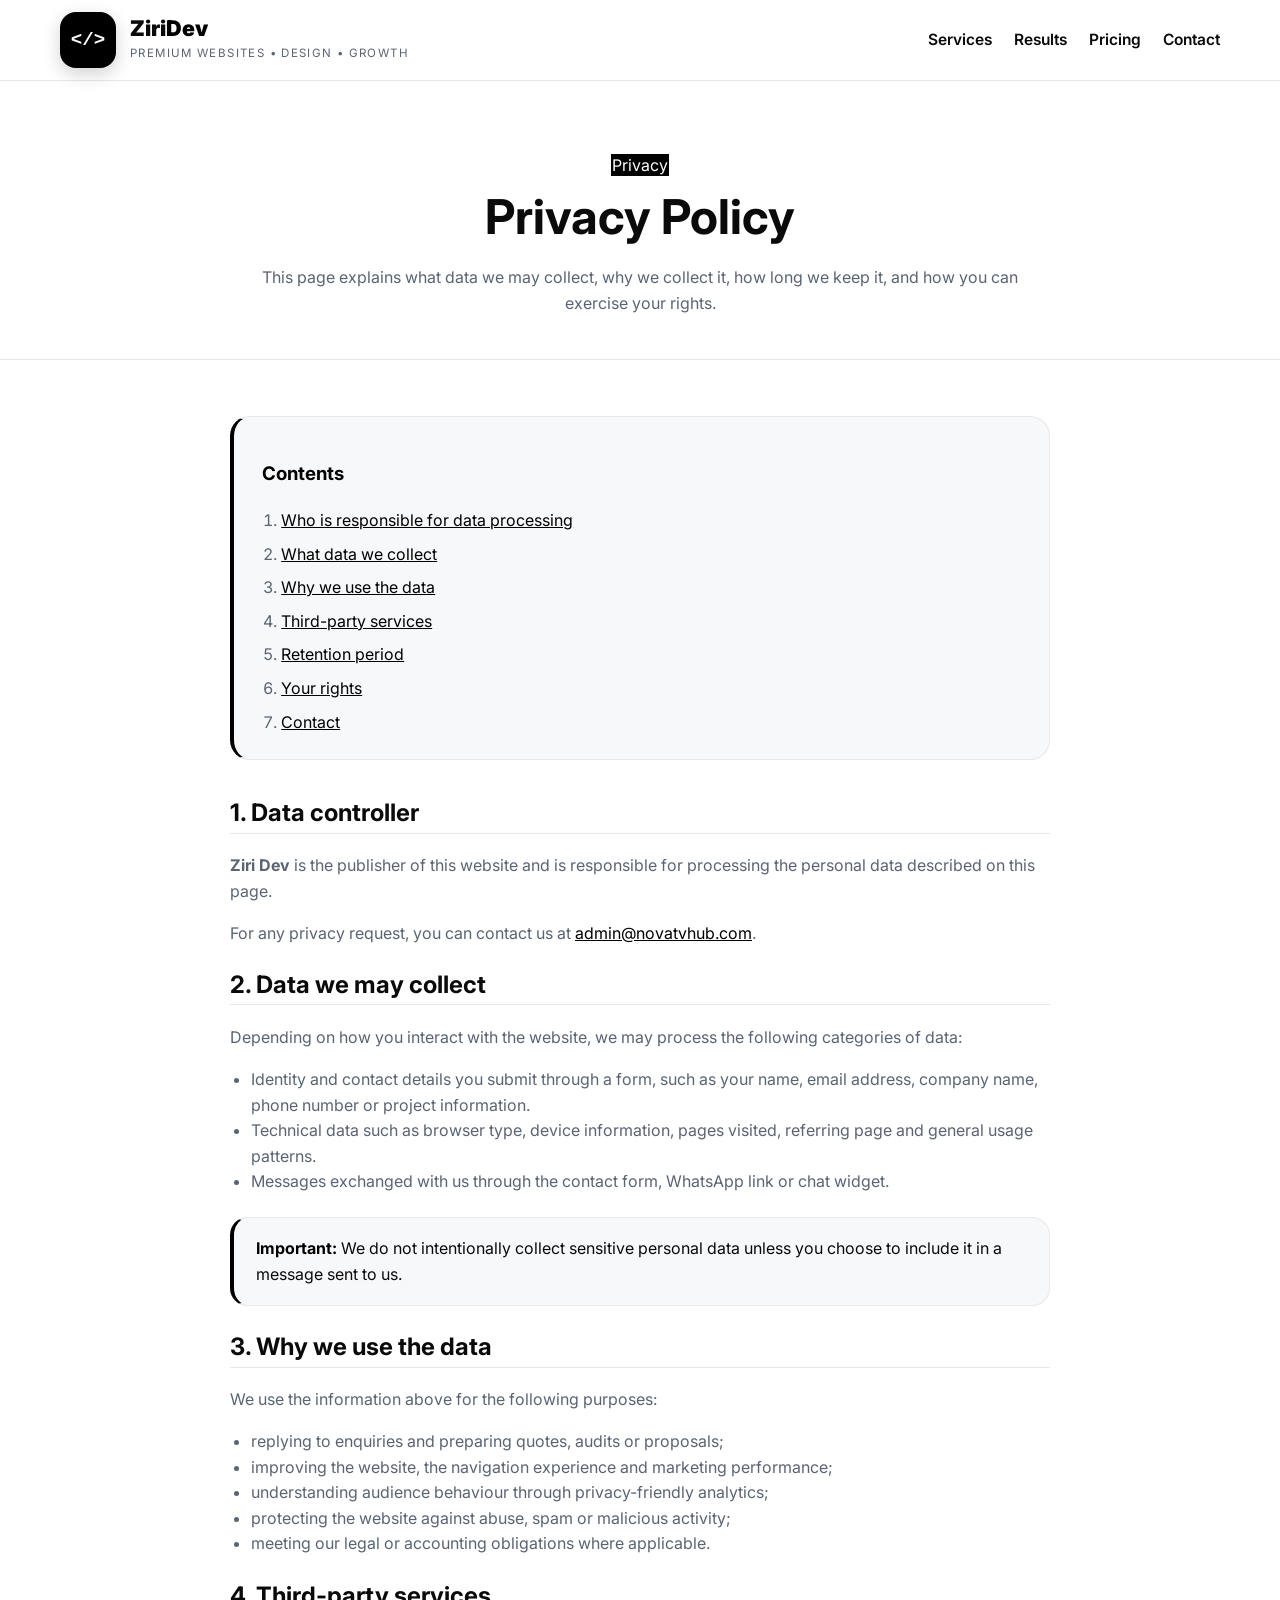
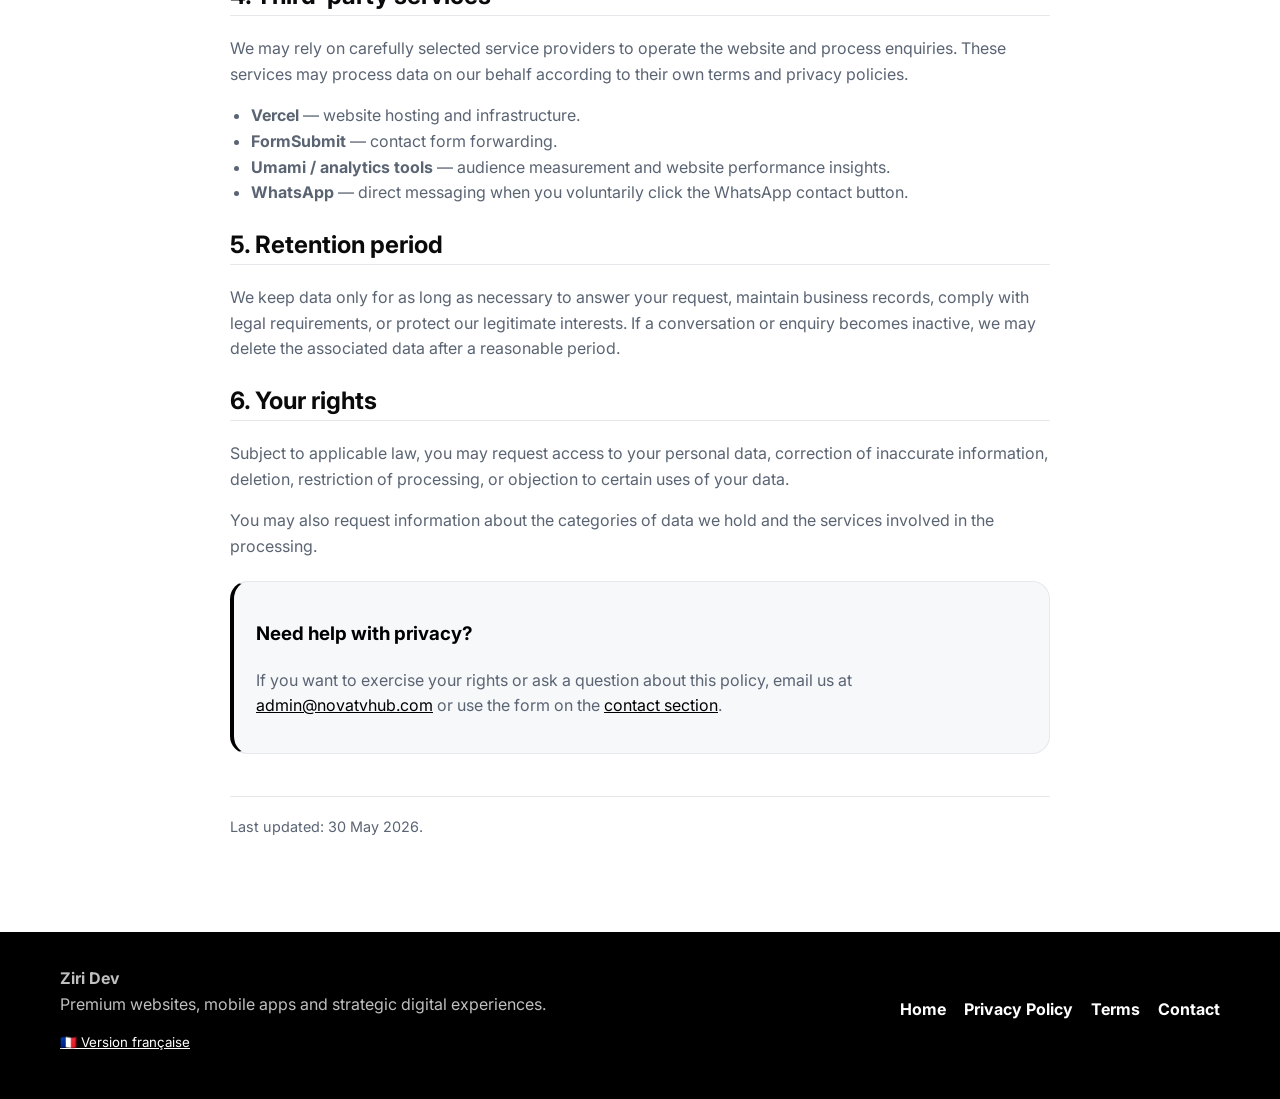
==== privacy-policy.html @ 542d478f "fix: refine mobile header and add legal pages" ====
<!DOCTYPE html>
<html lang="en">
<head>
  <meta charset="UTF-8" />
  <meta name="viewport" content="width=device-width, initial-scale=1.0" />
  <title>Privacy Policy — Ziri Dev</title>
  <meta name="description" content="Privacy Policy of Ziri Dev. Learn how we collect, use and protect personal data when you browse our website or contact us." />
  <link rel="canonical" href="https://ziridev.vercel.app/privacy-policy" />
  <meta property="og:title" content="Privacy Policy — Ziri Dev" />
  <meta property="og:description" content="How Ziri Dev handles personal data, analytics, contact forms and user rights." />
  <meta property="og:type" content="website" />
  <meta property="og:url" content="https://ziridev.vercel.app/privacy-policy" />
  <meta property="og:image" content="https://ziridev.vercel.app/assets/img/logo.svg" />
  <link rel="preconnect" href="https://fonts.googleapis.com" />
  <link rel="preconnect" href="https://fonts.gstatic.com" crossorigin />
  <link href="https://fonts.googleapis.com/css2?family=Inter:wght@400;500;600;700;800;900&display=swap" rel="stylesheet" />
  <link rel="stylesheet" href="/assets/css/style.css" />
  <style>
    .legal-page .legal-hero { text-align:center; padding:72px 0 42px; }
    .legal-page .legal-hero h1 { font-size:clamp(2rem,4vw,3rem); margin:0 0 10px; }
    .legal-page .legal-hero p { max-width:760px; margin:0 auto; }
    .legal-page .legal-toc { border-radius:20px; padding:24px 28px; margin-bottom:34px; }
    .legal-page .legal-toc ol { margin:0; padding-left:1.2rem; }
    .legal-page .legal-toc li + li { margin-top:8px; }
    .legal-page .legal-body ul { padding-left:1.3rem; }
    .legal-page .legal-highlight,
    .legal-page .legal-contact-card { border-radius:18px; padding:18px 22px; margin:22px 0; }
    .legal-page .legal-updated { margin-top:42px; padding-top:18px; border-top:1px solid #e6e8ec; font-size:.9rem; }
  </style>
</head>
<body class="legal-page">
<header class="site-header">
  <div class="container site-nav">
    <a class="brand" href="/" aria-label="Ziri Dev home">
      <div class="brand-mark"><span>&lt;/&gt;</span></div>
      <div class="brand-copy">
        <span class="brand-title">Ziri<em>Dev</em></span>
        <span class="brand-tag">Premium websites • Design • Growth</span>
      </div>
    </a>
    <nav class="nav-links" aria-label="Primary navigation">
      <a href="/#services">Services</a>
      <a href="/#results">Results</a>
      <a href="/#pricing">Pricing</a>
      <a href="/#contact">Contact</a>
    </nav>
  </div>
</header>

<section class="legal-hero">
  <div class="container">
    <span class="legal-badge">Privacy</span>
    <h1>Privacy Policy</h1>
    <p>This page explains what data we may collect, why we collect it, how long we keep it, and how you can exercise your rights.</p>
  </div>
</section>

<div class="legal-body">
  <div class="legal-toc">
    <h3>Contents</h3>
    <ol>
      <li><a href="#controller">Who is responsible for data processing</a></li>
      <li><a href="#data">What data we collect</a></li>
      <li><a href="#purposes">Why we use the data</a></li>
      <li><a href="#sharing">Third-party services</a></li>
      <li><a href="#retention">Retention period</a></li>
      <li><a href="#rights">Your rights</a></li>
      <li><a href="#contact">Contact</a></li>
    </ol>
  </div>

  <h2 id="controller">1. Data controller</h2>
  <p><strong>Ziri Dev</strong> is the publisher of this website and is responsible for processing the personal data described on this page.</p>
  <p>For any privacy request, you can contact us at <a href="mailto:admin@novatvhub.com">admin@novatvhub.com</a>.</p>

  <h2 id="data">2. Data we may collect</h2>
  <p>Depending on how you interact with the website, we may process the following categories of data:</p>
  <ul>
    <li>Identity and contact details you submit through a form, such as your name, email address, company name, phone number or project information.</li>
    <li>Technical data such as browser type, device information, pages visited, referring page and general usage patterns.</li>
    <li>Messages exchanged with us through the contact form, WhatsApp link or chat widget.</li>
  </ul>

  <div class="legal-highlight">
    <strong>Important:</strong> We do not intentionally collect sensitive personal data unless you choose to include it in a message sent to us.
  </div>

  <h2 id="purposes">3. Why we use the data</h2>
  <p>We use the information above for the following purposes:</p>
  <ul>
    <li>replying to enquiries and preparing quotes, audits or proposals;</li>
    <li>improving the website, the navigation experience and marketing performance;</li>
    <li>understanding audience behaviour through privacy-friendly analytics;</li>
    <li>protecting the website against abuse, spam or malicious activity;</li>
    <li>meeting our legal or accounting obligations where applicable.</li>
  </ul>

  <h2 id="sharing">4. Third-party services</h2>
  <p>We may rely on carefully selected service providers to operate the website and process enquiries. These services may process data on our behalf according to their own terms and privacy policies.</p>
  <ul>
    <li><strong>Vercel</strong> — website hosting and infrastructure.</li>
    <li><strong>FormSubmit</strong> — contact form forwarding.</li>
    <li><strong>Umami / analytics tools</strong> — audience measurement and website performance insights.</li>
    <li><strong>WhatsApp</strong> — direct messaging when you voluntarily click the WhatsApp contact button.</li>
  </ul>

  <h2 id="retention">5. Retention period</h2>
  <p>We keep data only for as long as necessary to answer your request, maintain business records, comply with legal requirements, or protect our legitimate interests. If a conversation or enquiry becomes inactive, we may delete the associated data after a reasonable period.</p>

  <h2 id="rights">6. Your rights</h2>
  <p>Subject to applicable law, you may request access to your personal data, correction of inaccurate information, deletion, restriction of processing, or objection to certain uses of your data.</p>
  <p>You may also request information about the categories of data we hold and the services involved in the processing.</p>

  <div class="legal-contact-card" id="contact">
    <h3>Need help with privacy?</h3>
    <p>If you want to exercise your rights or ask a question about this policy, email us at <a href="mailto:admin@novatvhub.com">admin@novatvhub.com</a> or use the form on the <a href="/#contact">contact section</a>.</p>
  </div>

  <p class="legal-updated">Last updated: 30 May 2026.</p>
</div>

<footer class="site-footer">
  <div class="container footer-grid">
    <div>
      <strong>Ziri Dev</strong><br />
      Premium websites, mobile apps and strategic digital experiences.
      <div style="margin-top:14px;display:flex;gap:12px;flex-wrap:wrap;">
        <a href="https://ziridev-fr.vercel.app/privacy-policy" style="color:#ffffff;font-size:.83rem;text-decoration:underline;">🇫🇷 Version française</a>
      </div>
    </div>
    <div class="footer-links">
      <a href="/">Home</a>
      <a href="/privacy-policy">Privacy Policy</a>
      <a href="/terms">Terms</a>
      <a href="/#contact">Contact</a>
    </div>
  </div>
</footer>
</body>
</html>
---- assets/css/style.css ----
:root {
  --bg: #08111f;
  --bg-soft: #0f1c31;
  --surface: #ffffff;
  --surface-soft: #f0f8f4;
  --text: #142033;
  --muted: #5d6b82;
  --line: #dbe5f3;
  --primary: #1a6b3c;
  --primary-2: #2d9e5e;
  --accent: #5fcf8a;
  --accent-2: #bbf0cf;
  --white: #ffffff;
  --danger: #b91c1c;
  --success: #166534;
  --success-bg: #ecfdf3;
  --danger-bg: #fef2f2;
  --radius: 18px;
  --shadow: 0 18px 48px rgba(10, 20, 14, 0.14);
  --hero-shadow: 0 26px 70px rgba(26, 107, 60, 0.30);
  --max: 1160px;
  --font: 'Inter', system-ui, -apple-system, BlinkMacSystemFont, 'Segoe UI', sans-serif;
}

* { box-sizing: border-box; }
html { scroll-behavior: smooth; }
body {
  margin: 0;
  font-family: var(--font);
  color: var(--text);
  background: linear-gradient(180deg, #edf8f2 0%, #f1fbf5 100%);
  line-height: 1.6;
}
a { color: inherit; }
img { max-width: 100%; display: block; }
button, input, select, textarea { font: inherit; }

.container {
  width: min(calc(100% - 32px), var(--max));
  margin: 0 auto;
}

.site-header {
  position: sticky;
  top: 0;
  z-index: 1000;
  backdrop-filter: blur(14px);
  background: rgba(4, 14, 9, 0.9);
  border-bottom: 1px solid rgba(255,255,255,0.10);
}
.site-nav {
  min-height: 80px;
  display: flex;
  align-items: center;
  justify-content: space-between;
  gap: 24px;
}
.brand {
  display: inline-flex;
  align-items: center;
  gap: 14px;
  text-decoration: none;
  color: var(--white);
  min-width: 0;
}
.brand-mark {
  width: 56px;
  height: 56px;
  border-radius: 16px;
  background: linear-gradient(135deg, #1a6b3c, #5fcf8a);
  display: grid;
  place-items: center;
  box-shadow: 0 14px 34px rgba(26, 107, 60, 0.30);
  flex: 0 0 auto;
  overflow: hidden;
}
.brand-mark span {
  font-family: 'Courier New', monospace;
  font-size: 1.2rem;
  font-weight: 900;
  color: #fff;
}
/* brand--image class kept for backwards compat but not used */
.brand-copy { min-width: 0; }
.brand-title {
  display: block;
  font-size: 1.35rem;
  font-weight: 900;
  line-height: 1;
}
.brand-title em { color: #93dfb0; font-style: normal; }
.brand-tag {
  display: block;
  color: rgba(255,255,255,0.72);
  font-size: 0.72rem;
  letter-spacing: 0.12em;
  text-transform: uppercase;
  margin-top: 4px;
}
.nav-links {
  display: flex;
  align-items: center;
  gap: 22px;
}
.nav-links a {
  color: rgba(255,255,255,0.84);
  text-decoration: none;
  font-weight: 600;
  font-size: 0.97rem;
}
.nav-links a:hover { color: #fff; }
.nav-actions {
  display: flex;
  align-items: center;
  gap: 14px;
}
.btn,
.menu-toggle {
  border: 0;
  border-radius: 999px;
  cursor: pointer;
}
.btn {
  display: inline-flex;
  align-items: center;
  justify-content: center;
  gap: 10px;
  text-decoration: none;
  font-weight: 800;
  line-height: 1;
  transition: transform .2s ease, box-shadow .2s ease, opacity .2s ease;
}
.btn:hover { transform: translateY(-2px); }
.btn-primary {
  color: #fff;
  background: linear-gradient(135deg, #1a6b3c, #5fcf8a);
  box-shadow: 0 16px 38px rgba(26, 107, 60, 0.30);
  padding: 15px 24px;
}
.btn-secondary {
  color: var(--primary);
  background: rgba(255,255,255,0.92);
  padding: 15px 22px;
}
.menu-toggle {
  display: none;
  width: 48px;
  height: 48px;
  background: rgba(255,255,255,0.08);
  color: #fff;
}
.menu-toggle svg { width: 22px; height: 22px; }

.hero {
  position: relative;
  overflow: hidden;
  background: radial-gradient(circle at top right, rgba(147,197,253,0.24), transparent 28%),
              radial-gradient(circle at left center, rgba(95,207,138,0.18), transparent 26%),
              linear-gradient(135deg, #041510 0%, #0a2e1a 50%, #1a6b3c 100%);
  color: var(--white);
  padding: 86px 0 58px;
}
.hero-grid {
  display: grid;
  grid-template-columns: minmax(0, 1.1fr) minmax(320px, 0.9fr);
  gap: 36px;
  align-items: center;
}
.eyebrow {
  display: inline-flex;
  align-items: center;
  gap: 10px;
  background: rgba(255,255,255,0.12);
  border: 1px solid rgba(255,255,255,0.16);
  border-radius: 999px;
  padding: 8px 14px;
  font-size: 0.82rem;
  font-weight: 800;
  letter-spacing: .06em;
  text-transform: uppercase;
}
.hero h1 {
  font-size: clamp(2.2rem, 5vw, 4.3rem);
  line-height: 1.06;
  letter-spacing: -0.04em;
  margin: 18px 0 18px;
}
.hero h1 span { color: #93dfb0; }
.hero p {
  max-width: 650px;
  color: rgba(255,255,255,0.83);
  font-size: 1.08rem;
  margin: 0 0 28px;
}
.hero-actions {
  display: flex;
  flex-wrap: wrap;
  gap: 14px;
  margin-bottom: 24px;
}
.hero-points {
  display: flex;
  flex-wrap: wrap;
  gap: 10px;
}
.hero-points span {
  display: inline-flex;
  align-items: center;
  gap: 8px;
  background: rgba(255,255,255,0.08);
  border: 1px solid rgba(255,255,255,0.12);
  border-radius: 999px;
  padding: 9px 14px;
  font-weight: 700;
  font-size: 0.92rem;
}
.hero-card {
  background: rgba(255,255,255,0.08);
  border: 1px solid rgba(255,255,255,0.12);
  border-radius: 26px;
  padding: 26px;
  box-shadow: var(--hero-shadow);
}
.hero-card h2 {
  margin: 0 0 12px;
  font-size: 1.18rem;
}
.hero-card p {
  margin: 0 0 18px;
  color: rgba(255,255,255,0.82);
  font-size: 0.98rem;
}
.mini-grid {
  display: grid;
  grid-template-columns: repeat(2, minmax(0, 1fr));
  gap: 14px;
}
.mini-card {
  background: rgba(4,12,8,0.35);
  border: 1px solid rgba(255,255,255,0.08);
  border-radius: 18px;
  padding: 16px;
}
.mini-card strong {
  display: block;
  font-size: 1.55rem;
  margin-bottom: 6px;
}
.mini-card span { color: rgba(255,255,255,0.72); font-size: 0.9rem; }

.stats {
  margin-top: -24px;
  position: relative;
  z-index: 2;
}
.stats-grid {
  background: #fff;
  border-radius: 24px;
  box-shadow: var(--shadow);
  display: grid;
  grid-template-columns: repeat(4, minmax(0, 1fr));
  gap: 16px;
  padding: 24px;
}
.stat {
  text-align: center;
  padding: 14px;
}
.stat strong {
  display: block;
  color: var(--primary);
  font-size: clamp(1.7rem, 3vw, 2.4rem);
  line-height: 1;
  margin-bottom: 8px;
}
.stat span { color: var(--muted); font-weight: 700; font-size: .95rem; }

section { padding: 84px 0; }
.section-head {
  text-align: center;
  max-width: 780px;
  margin: 0 auto 42px;
}
.section-head h2 {
  margin: 0 0 12px;
  font-size: clamp(1.9rem, 3.2vw, 3rem);
  line-height: 1.12;
}
.section-head p {
  margin: 0;
  color: var(--muted);
  font-size: 1.04rem;
}
.cards-3, .cards-4, .steps, .testimonials, .faq-grid {
  display: grid;
  gap: 22px;
}
.cards-3 { grid-template-columns: repeat(3, minmax(0, 1fr)); }
.cards-4 { grid-template-columns: repeat(4, minmax(0, 1fr)); }
.steps { grid-template-columns: repeat(3, minmax(0, 1fr)); }
.testimonials { grid-template-columns: repeat(3, minmax(0, 1fr)); }
.faq-grid { grid-template-columns: repeat(2, minmax(0, 1fr)); }
.card {
  background: #fff;
  border: 1px solid var(--line);
  border-radius: 22px;
  padding: 24px;
  box-shadow: var(--shadow);
}
.card .icon {
  width: 52px;
  height: 52px;
  border-radius: 16px;
  display: grid;
  place-items: center;
  background: linear-gradient(135deg, rgba(26,107,60,0.12), rgba(147,197,253,0.20));
  color: var(--primary);
  font-size: 1.4rem;
  margin-bottom: 16px;
}
.card .icon svg {
  width: 28px;
  height: 28px;
  stroke: var(--primary);
  flex-shrink: 0;
}
.card h3 { margin: 0 0 10px; font-size: 1.15rem; }
.card p { margin: 0; color: var(--muted); }
.card ul { margin: 12px 0 0; padding-left: 18px; color: var(--muted); }
.card li + li { margin-top: 8px; }

.dark-band {
  background: linear-gradient(135deg, #041510 0%, #163b82 100%);
  color: #fff;
}
.dark-band .section-head p { color: rgba(255,255,255,0.78); }
.check-grid {
  display: grid;
  grid-template-columns: repeat(3, minmax(0, 1fr));
  gap: 16px;
}
.check-item {
  background: rgba(255,255,255,0.08);
  border: 1px solid rgba(255,255,255,0.12);
  border-radius: 18px;
  padding: 16px 18px;
  display: flex;
  gap: 12px;
  align-items: flex-start;
}
.check-item span {
  display: inline-grid;
  place-items: center;
  width: 28px;
  height: 28px;
  border-radius: 50%;
  background: rgba(95,207,138,0.18);
  color: #67e8f9;
  flex: 0 0 auto;
  font-weight: 900;
}
.check-item strong { display: block; margin-bottom: 3px; }
.check-item p { margin: 0; color: rgba(255,255,255,0.78); font-size: 0.94rem; }

.step-number {
  display: inline-grid;
  place-items: center;
  width: 42px;
  height: 42px;
  border-radius: 14px;
  background: linear-gradient(135deg, #1a6b3c, #5fcf8a);
  color: #fff;
  font-weight: 900;
  margin-bottom: 16px;
}

.form-shell {
  display: grid;
  grid-template-columns: minmax(0, .92fr) minmax(0, 1.08fr);
  gap: 28px;
  align-items: start;
}
.form-panel, .info-panel {
  background: #fff;
  border: 1px solid var(--line);
  border-radius: 26px;
  box-shadow: var(--shadow);
}
.form-panel { padding: 30px; }
.info-panel {
  padding: 30px;
  background: linear-gradient(180deg, #ffffff 0%, #f0f8f3 100%);
}
.info-panel h3, .form-panel h2 { margin-top: 0; }
.info-list {
  display: grid;
  gap: 14px;
  margin-top: 22px;
}
.info-list .item {
  display: flex;
  gap: 12px;
  align-items: flex-start;
  color: var(--muted);
}
.info-list .item strong { color: var(--text); display: block; margin-bottom: 4px; }
.info-dot {
  width: 34px;
  height: 34px;
  border-radius: 12px;
  display: grid;
  place-items: center;
  background: rgba(30,125,69,0.12);
  color: var(--primary);
  flex: 0 0 auto;
}
.form-grid {
  display: grid;
  grid-template-columns: repeat(2, minmax(0, 1fr));
  gap: 16px;
}
.field,
.field-full { display: block; }
.field-full { grid-column: 1 / -1; }
label {
  display: block;
  margin-bottom: 8px;
  font-weight: 700;
  font-size: 0.92rem;
}
input, select, textarea {
  width: 100%;
  border: 1.8px solid var(--line);
  border-radius: 14px;
  background: #f2fbf6;
  padding: 14px 15px;
  color: var(--text);
  outline: none;
  transition: border-color .2s ease, box-shadow .2s ease, background .2s ease;
}
input:focus, select:focus, textarea:focus {
  border-color: var(--primary);
  box-shadow: 0 0 0 4px rgba(30,125,69,0.10);
  background: #fff;
}
textarea { min-height: 120px; resize: vertical; }
.form-note {
  color: var(--muted);
  font-size: .9rem;
  margin-top: 14px;
}
.alert {
  display: none;
  margin-top: 18px;
  border-radius: 16px;
  padding: 16px 18px;
  font-weight: 700;
}
.alert.success {
  color: var(--success);
  background: var(--success-bg);
  border: 1px solid #bbf7d0;
}
.alert.error {
  color: var(--danger);
  background: var(--danger-bg);
  border: 1px solid #fecaca;
}
.badge-row {
  display: flex;
  flex-wrap: wrap;
  gap: 10px;
  margin-top: 18px;
}
.badge-row span {
  display: inline-flex;
  align-items: center;
  gap: 8px;
  border-radius: 999px;
  padding: 9px 13px;
  background: #eefaf3;
  color: var(--primary);
  font-weight: 700;
  font-size: 0.9rem;
}
.quote {
  position: relative;
  padding-top: 18px;
}
.quote::before {
  content: '“';
  position: absolute;
  top: -14px;
  left: 0;
  font-size: 4rem;
  color: rgba(30,125,69,0.12);
  font-weight: 900;
  line-height: 1;
}
.quote p { margin: 0 0 16px; }
.quote strong { color: var(--primary); }

.site-footer {
  background: #041510;
  color: rgba(255,255,255,0.75);
  padding: 34px 0 46px;
}
.footer-grid {
  display: flex;
  align-items: center;
  justify-content: space-between;
  gap: 18px;
  flex-wrap: wrap;
}
.footer-links {
  display: flex;
  gap: 18px;
  flex-wrap: wrap;
}
.footer-links a {
  color: #8fe5df;
  text-decoration: none;
  font-weight: 700;
}
.footer-links a:hover { color: #fff; }

@media (max-width: 1024px) {
  .hero-grid,
  .form-shell,
  .cards-4,
  .check-grid,
  .cards-3,
  .steps,
  .testimonials,
  .faq-grid {
    grid-template-columns: repeat(2, minmax(0, 1fr));
  }
  .hero-grid { grid-template-columns: 1fr; }
}

@media (max-width: 860px) {
  .site-nav {
    min-height: 74px;
    flex-wrap: wrap;
    padding: 14px 0;
  }
  .menu-toggle { display: inline-grid; place-items: center; }
  .nav-links {
    width: 100%;
    order: 10;
    display: none;
    flex-direction: column;
    align-items: stretch;
    gap: 6px;
    padding: 10px 0 4px;
  }
  .site-header.menu-open .nav-links { display: flex; }
  .nav-links a {
    padding: 12px 14px;
    border-radius: 14px;
    background: rgba(255,255,255,0.06);
  }
  .nav-actions .btn-primary {
    display: none;
  }
}

@media (max-width: 720px) {
  section { padding: 68px 0; }
  .hero { padding: 72px 0 48px; }
  .hero-actions,
  .badge-row,
  .footer-grid,
  .footer-links {
    justify-content: center;
  }
  .stats-grid,
  .form-grid,
  .hero-grid,
  .form-shell,
  .cards-4,
  .cards-3,
  .steps,
  .testimonials,
  .faq-grid,
  .check-grid,
  .mini-grid {
    grid-template-columns: 1fr;
  }
  .form-panel,
  .info-panel { padding: 22px; }
}

@media (max-width: 560px) {
  .container {
    width: min(calc(100% - 20px), var(--max));
  }
  .brand-mark {
    width: 52px;
    height: 52px;
    border-radius: 14px;
  }
  /* brand--image not used */
  .brand-title { font-size: 1.15rem; }
  .hero h1 { font-size: 2.2rem; }
  .hero p { font-size: 1rem; }
  .btn-primary,
  .btn-secondary { width: 100%; }
  .hero-actions .btn { width: 100%; }
}

/* ============================================================
   AI CHAT POPUP STYLES
============================================================ */
#ai-chat-bubble {
  position: fixed;
  bottom: 28px;
  right: 28px;
  z-index: 9999;
  width: 60px;
  height: 60px;
  border-radius: 50%;
  background: linear-gradient(135deg, #1a6b3c, #5fcf8a);
  box-shadow: 0 8px 32px rgba(26, 107, 60, 0.45);
  display: flex;
  align-items: center;
  justify-content: center;
  cursor: pointer;
  transition: transform .25s ease, box-shadow .25s ease;
  color: #fff;
}
#ai-chat-bubble:hover,
#ai-chat-bubble:focus {
  transform: scale(1.08) translateY(-3px);
  box-shadow: 0 14px 40px rgba(26, 107, 60, 0.55);
  outline: 3px solid rgba(95,207,138,0.5);
}
#ai-chat-bubble svg {
  width: 26px;
  height: 26px;
}
.chat-badge {
  position: absolute;
  top: -4px;
  right: -4px;
  background: #ef4444;
  color: #fff;
  font-size: 0.7rem;
  font-weight: 900;
  width: 20px;
  height: 20px;
  border-radius: 50%;
  display: flex;
  align-items: center;
  justify-content: center;
  border: 2px solid #fff;
  animation: pulse-badge 2s ease infinite;
}
@keyframes pulse-badge {
  0%, 100% { transform: scale(1); }
  50% { transform: scale(1.15); }
}
#ai-chat-window {
  position: fixed;
  bottom: 100px;
  right: 28px;
  z-index: 9998;
  width: 370px;
  max-width: calc(100vw - 40px);
  height: 530px;
  max-height: calc(100vh - 120px);
  background: #fff;
  border-radius: 24px;
  box-shadow: 0 24px 80px rgba(10, 20, 14, 0.22);
  display: flex;
  flex-direction: column;
  overflow: hidden;
  border: 1px solid var(--line);
  animation: chat-slide-up .28s cubic-bezier(.34,1.56,.64,1);
}
#ai-chat-window[hidden] {
  display: none !important;
}
@keyframes chat-slide-up {
  from { opacity: 0; transform: translateY(24px) scale(.96); }
  to   { opacity: 1; transform: translateY(0) scale(1); }
}
.chat-header {
  background: linear-gradient(135deg, #1a6b3c, #2d9e5e);
  color: #fff;
  padding: 16px 18px;
  display: flex;
  align-items: center;
  justify-content: space-between;
  flex-shrink: 0;
}
.chat-header-info {
  display: flex;
  align-items: center;
  gap: 12px;
}
.chat-avatar {
  width: 40px;
  height: 40px;
  border-radius: 50%;
  background: rgba(255,255,255,0.18);
  display: grid;
  place-items: center;
  flex-shrink: 0;
}
.chat-avatar svg { width: 20px; height: 20px; }
.chat-header strong {
  display: block;
  font-size: 0.97rem;
}
.chat-status {
  display: flex;
  align-items: center;
  gap: 5px;
  font-size: 0.78rem;
  opacity: .85;
  margin-top: 2px;
}
.chat-dot {
  width: 7px;
  height: 7px;
  border-radius: 50%;
  background: #4ade80;
  display: inline-block;
  animation: blink-dot 2s ease infinite;
}
@keyframes blink-dot {
  0%, 100% { opacity: 1; }
  50% { opacity: .4; }
}
#ai-chat-close {
  background: rgba(255,255,255,0.16);
  border: none;
  color: #fff;
  font-size: 1.4rem;
  width: 32px;
  height: 32px;
  border-radius: 50%;
  cursor: pointer;
  display: flex;
  align-items: center;
  justify-content: center;
  line-height: 1;
  transition: background .2s;
  padding: 0;
}
#ai-chat-close:hover { background: rgba(255,255,255,0.28); }
.chat-messages {
  flex: 1;
  overflow-y: auto;
  padding: 18px 16px;
  display: flex;
  flex-direction: column;
  gap: 12px;
  scroll-behavior: smooth;
}
.chat-msg {
  display: flex;
  flex-direction: column;
  max-width: 82%;
}
.chat-msg.bot { align-self: flex-start; }
.chat-msg.user { align-self: flex-end; }
.chat-bubble {
  padding: 11px 15px;
  border-radius: 18px;
  font-size: 0.93rem;
  line-height: 1.5;
}
.chat-msg.bot .chat-bubble {
  background: var(--surface-soft);
  border: 1px solid var(--line);
  color: var(--text);
  border-bottom-left-radius: 4px;
}
.chat-msg.user .chat-bubble {
  background: linear-gradient(135deg, #1a6b3c, #2d9e5e);
  color: #fff;
  border-bottom-right-radius: 4px;
}
.chat-time {
  font-size: 0.7rem;
  color: var(--muted);
  margin-top: 4px;
  padding: 0 4px;
}
.chat-msg.user .chat-time { text-align: right; }
.chat-typing {
  display: flex;
  align-items: center;
  gap: 5px;
  padding: 11px 15px;
  background: var(--surface-soft);
  border: 1px solid var(--line);
  border-radius: 18px;
  border-bottom-left-radius: 4px;
  width: fit-content;
}
.chat-typing span {
  width: 7px;
  height: 7px;
  background: var(--primary);
  border-radius: 50%;
  opacity: .5;
  animation: typing-bounce .9s ease infinite;
}
.chat-typing span:nth-child(2) { animation-delay: .15s; }
.chat-typing span:nth-child(3) { animation-delay: .30s; }
@keyframes typing-bounce {
  0%, 80%, 100% { transform: translateY(0); opacity: .5; }
  40% { transform: translateY(-5px); opacity: 1; }
}
.chat-input-row {
  padding: 14px 16px;
  border-top: 1px solid var(--line);
  display: flex;
  gap: 10px;
  background: #fff;
  flex-shrink: 0;
}
#chat-input {
  flex: 1;
  border: 1.8px solid var(--line);
  border-radius: 999px;
  padding: 11px 18px;
  font-size: 0.93rem;
  outline: none;
  transition: border-color .2s, box-shadow .2s;
  width: auto;
  background: var(--surface-soft);
}
#chat-input:focus {
  border-color: var(--primary);
  box-shadow: 0 0 0 3px rgba(26,107,60,.12);
  background: #fff;
}
#chat-send {
  width: 44px;
  height: 44px;
  border-radius: 50%;
  background: linear-gradient(135deg, #1a6b3c, #5fcf8a);
  border: none;
  color: #fff;
  cursor: pointer;
  display: flex;
  align-items: center;
  justify-content: center;
  flex-shrink: 0;
  transition: transform .2s, box-shadow .2s;
  box-shadow: 0 4px 14px rgba(26,107,60,.3);
}
#chat-send:hover { transform: scale(1.08); box-shadow: 0 6px 18px rgba(26,107,60,.4); }
#chat-send svg { width: 18px; height: 18px; }
.chat-quick-btns {
  display: flex;
  flex-wrap: wrap;
  gap: 8px;
  margin-top: 8px;
}
.chat-quick-btn {
  background: #eefaf3;
  color: var(--primary);
  border: 1.5px solid rgba(26,107,60,0.18);
  border-radius: 999px;
  padding: 7px 13px;
  font-size: 0.83rem;
  font-weight: 700;
  cursor: pointer;
  transition: background .2s, transform .15s;
  font-family: var(--font);
}
.chat-quick-btn:hover { background: #dcf5e8; transform: translateY(-1px); }
@media (max-width: 480px) {
  #ai-chat-window {
    right: 12px;
    bottom: 88px;
    width: calc(100vw - 24px);
  }
  #ai-chat-bubble {
    right: 16px;
    bottom: 20px;
  }
}

/* ── Language Switcher ─────────────────────────────────────── */
.nd-lang-switch {
  display: inline-flex;
  align-items: center;
  gap: 5px;
  color: rgba(255,255,255,0.85);
  text-decoration: none;
  font-size: 0.85rem;
  font-weight: 700;
  padding: 7px 12px;
  border-radius: 999px;
  border: 1px solid rgba(255,255,255,0.22);
  transition: background .2s, color .2s;
  letter-spacing: .03em;
}
.nd-lang-switch:hover {
  background: rgba(255,255,255,0.12);
  color: #fff;
}

/* ============================================================
   PROFESSIONAL THEME OVERRIDE — White background + Black buttons
   Added 2026-05-30. Keep at end of file so it wins the cascade.
   ============================================================ */

:root {
  --bg: #ffffff;
  --bg-soft: #f7f8fa;
  --surface: #ffffff;
  --surface-soft: #f5f6f8;
  --text: #0a0a0a;
  --muted: #5a6473;
  --line: #e6e8ec;
  --primary: #000000;
  --primary-2: #1a1a1a;
  --accent: #000000;
  --accent-2: #2a2a2a;
  --white: #ffffff;
  --shadow: 0 10px 30px rgba(10, 10, 10, 0.06);
  --hero-shadow: 0 16px 40px rgba(10, 10, 10, 0.10);
}

/* Base */
body {
  background: #ffffff !important;
  color: var(--text);
}

/* Header — clean white, light border */
.site-header {
  background: rgba(255, 255, 255, 0.96) !important;
  border-bottom: 1px solid var(--line);
  backdrop-filter: blur(10px);
}
.brand { color: var(--text); }
.brand-mark {
  background: #000000 !important;
  box-shadow: 0 6px 18px rgba(0, 0, 0, 0.18);
}
.brand-mark span { color: #ffffff; }
.brand-title { color: var(--text); }
.brand-title em { color: #000000; font-style: normal; }
.brand-tag { color: var(--muted); }

.nav-links a { color: var(--text); }
.nav-links a:hover { color: #000000; }
.nav-links a.nav-cta { color: #000000; font-weight: 800; }

/* Buttons — black with white text */
.btn-primary {
  background: #000000 !important;
  color: #ffffff !important;
  box-shadow: 0 8px 20px rgba(0, 0, 0, 0.18);
}
.btn-primary:hover { background: #1a1a1a !important; }

.btn-secondary {
  background: #ffffff !important;
  color: #000000 !important;
  border: 1.5px solid #000000;
  box-shadow: none;
}
.btn-secondary:hover { background: #f2f2f2 !important; }

/* Hamburger — black on white, aligned right on mobile */
.menu-toggle {
  background: #000000 !important;
  color: #ffffff !important;
  border: 1px solid #000000;
  margin-left: auto;
}
.menu-toggle:hover { background: #1a1a1a !important; }

/* Hero — white background, dark text */
.hero {
  background: #ffffff !important;
  color: var(--text) !important;
  padding: 86px 0 58px;
}
.hero h1 { color: var(--text); }
.hero h1 span { color: #000000; }
.hero p { color: var(--muted) !important; }

.eyebrow {
  background: #f2f2f2 !important;
  border: 1px solid var(--line) !important;
  color: var(--text);
}
.hero-points span {
  background: #f5f6f8 !important;
  border: 1px solid var(--line) !important;
  color: var(--text);
}

/* Hero card — light surface */
.hero-card {
  background: #ffffff !important;
  border: 1px solid var(--line) !important;
  box-shadow: var(--hero-shadow);
  color: var(--text);
}
.hero-card h2 { color: var(--text); }
.hero-card p { color: var(--muted) !important; }
.mini-card {
  background: #f7f8fa !important;
  border: 1px solid var(--line) !important;
  color: var(--text);
}
.mini-card strong { color: var(--text); }
.mini-card span { color: var(--muted); }

/* Stats */
.stat strong { color: #000000 !important; }

/* Cards */
.card {
  background: #ffffff;
  border: 1px solid var(--line);
  box-shadow: var(--shadow);
}
.card .icon {
  background: #f2f2f2 !important;
  color: #000000 !important;
}
.card .icon svg { stroke: #000000 !important; }

/* Dark band → light band */
.dark-band {
  background: #f7f8fa !important;
  color: var(--text) !important;
}
.dark-band .section-head p { color: var(--muted) !important; }
.check-item {
  background: #ffffff !important;
  border: 1px solid var(--line) !important;
  color: var(--text);
}
.check-item span {
  background: #000000 !important;
  color: #ffffff !important;
}
.check-item p { color: var(--muted) !important; }
.check-item strong { color: var(--text); }

/* Steps */
.step-number {
  background: #000000 !important;
  color: #ffffff !important;
}

/* Form */
.form-panel, .info-panel {
  background: #ffffff;
  border: 1px solid var(--line);
}
.info-panel { background: #f7f8fa !important; }
input, select, textarea {
  background: #ffffff !important;
  border: 1.5px solid var(--line) !important;
}
input:focus, select:focus, textarea:focus {
  border-color: #000000 !important;
  box-shadow: 0 0 0 3px rgba(0, 0, 0, 0.08) !important;
  background: #ffffff !important;
}
.info-dot {
  background: #f2f2f2 !important;
  color: #000000 !important;
}
.badge-row span {
  background: #f2f2f2 !important;
  color: #000000 !important;
}

/* Quote */
.quote::before { color: rgba(0, 0, 0, 0.10) !important; }
.quote strong { color: #000000 !important; }

/* Footer — keep dark for contrast, but pure black */
.site-footer {
  background: #000000 !important;
  color: rgba(255, 255, 255, 0.75);
}
.footer-links a { color: #ffffff !important; }
.footer-links a:hover { color: #cccccc !important; }

/* Language switcher — dark text on light header */
.nd-lang-switch {
  color: var(--text) !important;
  border: 1px solid var(--line) !important;
}
.nd-lang-switch:hover {
  background: #f2f2f2 !important;
  color: #000000 !important;
}

/* Chat — black accent */
#ai-chat-bubble {
  background: #000000 !important;
  box-shadow: 0 8px 24px rgba(0, 0, 0, 0.25);
}
#ai-chat-bubble:hover {
  box-shadow: 0 12px 32px rgba(0, 0, 0, 0.35);
  outline: 3px solid rgba(0, 0, 0, 0.15);
}
.chat-header {
  background: #000000 !important;
}
.chat-msg.user .chat-bubble {
  background: #000000 !important;
  color: #ffffff;
}
#chat-send {
  background: #000000 !important;
  box-shadow: 0 4px 12px rgba(0, 0, 0, 0.25);
}
#chat-send:hover { box-shadow: 0 6px 16px rgba(0, 0, 0, 0.35); }
.chat-quick-btn {
  background: #f5f6f8 !important;
  color: #000000 !important;
  border: 1.5px solid var(--line) !important;
}
.chat-quick-btn:hover { background: #e9eaee !important; }
.chat-typing span { background: #000000 !important; }

/* ── Mobile: hamburger pinned right ─────────────────────── */
@media (max-width: 860px) {
  .site-nav {
    flex-wrap: wrap;
    justify-content: space-between;
  }
  .brand { margin-right: auto; }
  .nav-actions {
    margin-left: auto;
    order: 2;
  }
  .nav-actions .btn-primary { display: none; }
  .menu-toggle {
    margin-left: auto;
    display: inline-grid !important;
    place-items: center;
  }
  .nav-links {
    order: 10;
    width: 100%;
  }
  .nav-links a {
    background: #f5f6f8 !important;
    color: var(--text) !important;
  }
  .site-header.menu-open .nav-links { display: flex; }
}

/* ============================================================
   Extra overrides for inline-styled marketing elements
   ============================================================ */

/* Sticky top announcement banner */
#sticky-banner {
  background: #000000 !important;
  color: #ffffff !important;
}
#sticky-banner a {
  color: #ffffff !important;
  text-decoration: underline;
}
#sticky-banner .close-banner { color: #ffffff !important; }

/* Social proof ticker */
#social-proof {
  background: #f7f8fa !important;
  border-bottom: 1px solid #e6e8ec !important;
  color: #0a0a0a !important;
}

/* Scroll progress bar */
#scroll-bar {
  background: #000000 !important;
}

/* Exit overlay popup */
#exit-box h2 { color: #0a0a0a !important; }
#exit-box .exit-yes {
  background: #000000 !important;
  color: #ffffff !important;
}
#exit-box .exit-no {
  background: #f2f2f2 !important;
  color: #0a0a0a !important;
}

/* Floating WhatsApp button — keep brand green (it's a recognized icon),
   but if you want black, uncomment below */
/*
#wa-float {
  background: #000000 !important;
  box-shadow: 0 4px 16px rgba(0,0,0,.35) !important;
}
*/

/* Lead strip (newsletter) */
.lead-strip {
  background: #0a0a0a !important;
  color: #ffffff !important;
}
.lead-strip p { color: rgba(255,255,255,0.8) !important; }
.lead-form button {
  background: #ffffff !important;
  color: #000000 !important;
}

/* Stats animated number */
.stat strong { color: #000000 !important; }

/* Trust badges */
.trust-badges {
  background: #f7f8fa !important;
  border-bottom: 1px solid #e6e8ec !important;
}
.trust-badge {
  background: #ffffff !important;
  border: 1px solid #e6e8ec !important;
  color: #0a0a0a !important;
}

/* Urgency bar */
.urgency-bar {
  background: #f2f2f2 !important;
  border-top: 2px solid #0a0a0a !important;
  border-bottom: 2px solid #0a0a0a !important;
  color: #0a0a0a !important;
}

/* Lead popup */
#lead-popup {
  border-top: 4px solid #000000 !important;
}
#lead-popup h4 { color: #0a0a0a !important; }
#lead-popup button.lp-btn {
  background: #000000 !important;
  color: #ffffff !important;
}

/* CTA timer keeps red - it's an urgency signal */

/* Mobile: ensure hamburger is truly aligned right */
@media (max-width: 860px) {
  .site-nav { gap: 12px; }
  .brand { flex: 1 1 auto; min-width: 0; }
  .nav-actions {
    flex: 0 0 auto;
    margin-left: auto;
  }
}
/* ============================================================
   MOBILE HEADER REFINEMENT + LEGAL ROUTES SUPPORT
   ============================================================ */
@media (max-width: 860px) {
  .brand-tag {
    display: none !important;
  }
  .brand {
    align-items: center;
    gap: 12px;
    max-width: calc(100% - 84px);
  }
  .brand-copy {
    display: flex;
    align-items: center;
    min-height: 52px;
  }
  .brand-title {
    margin: 0;
    line-height: 1;
  }
  .site-nav {
    align-items: center;
  }
  .nav-actions {
    align-self: center;
    margin-left: auto;
  }
  .menu-toggle {
    align-self: center;
    margin-top: 0;
    margin-bottom: 0;
  }
}

/* Legal page theme helpers */
.legal-page {
  background: #ffffff;
  color: #0a0a0a;
}
.legal-page .site-header {
  position: sticky;
}
.legal-page .legal-hero {
  background: #ffffff !important;
  color: #0a0a0a !important;
  border-bottom: 1px solid #e6e8ec;
}
.legal-page .legal-hero p {
  color: #5a6473 !important;
}
.legal-page .legal-badge {
  background: #000000 !important;
  color: #ffffff !important;
  border: 1px solid #000000 !important;
}
.legal-page .legal-body {
  max-width: 860px;
  margin: 0 auto;
  padding: 56px 20px 80px;
}
.legal-page .legal-body h2 {
  color: #0a0a0a !important;
  border-bottom: 1px solid #e6e8ec !important;
}
.legal-page .legal-body h3,
.legal-page .legal-body a {
  color: #000000 !important;
}
.legal-page .legal-body p,
.legal-page .legal-body li,
.legal-page .legal-updated,
.legal-page .legal-body .muted {
  color: #5a6473 !important;
}
.legal-page .legal-toc,
.legal-page .legal-highlight,
.legal-page .legal-warning,
.legal-page .legal-contact-card {
  background: #f7f8fa !important;
  border: 1px solid #e6e8ec !important;
  border-left: 4px solid #000000 !important;
}
.legal-page .legal-warning strong,
.legal-page .legal-highlight strong {
  color: #000000 !important;
}
.legal-page .footer-links a,
.legal-page .site-footer a {
  color: #ffffff !important;
}
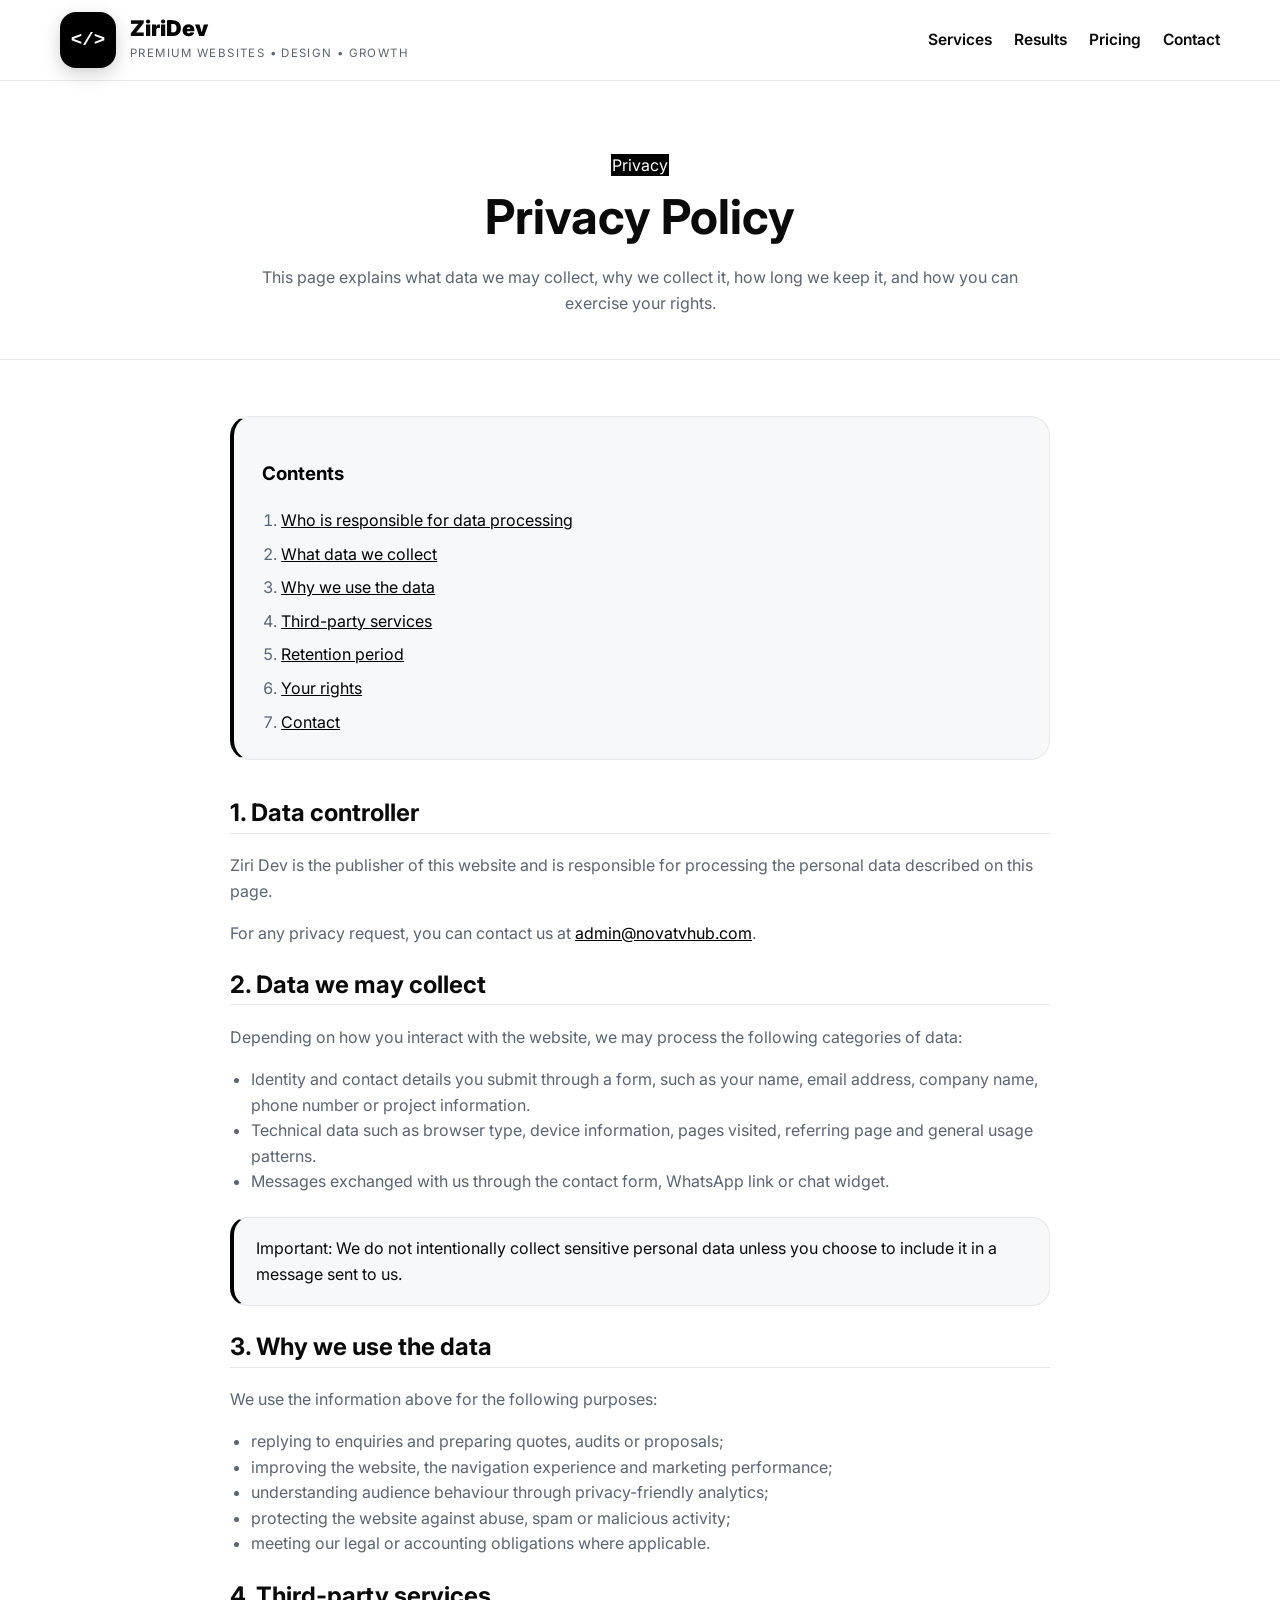
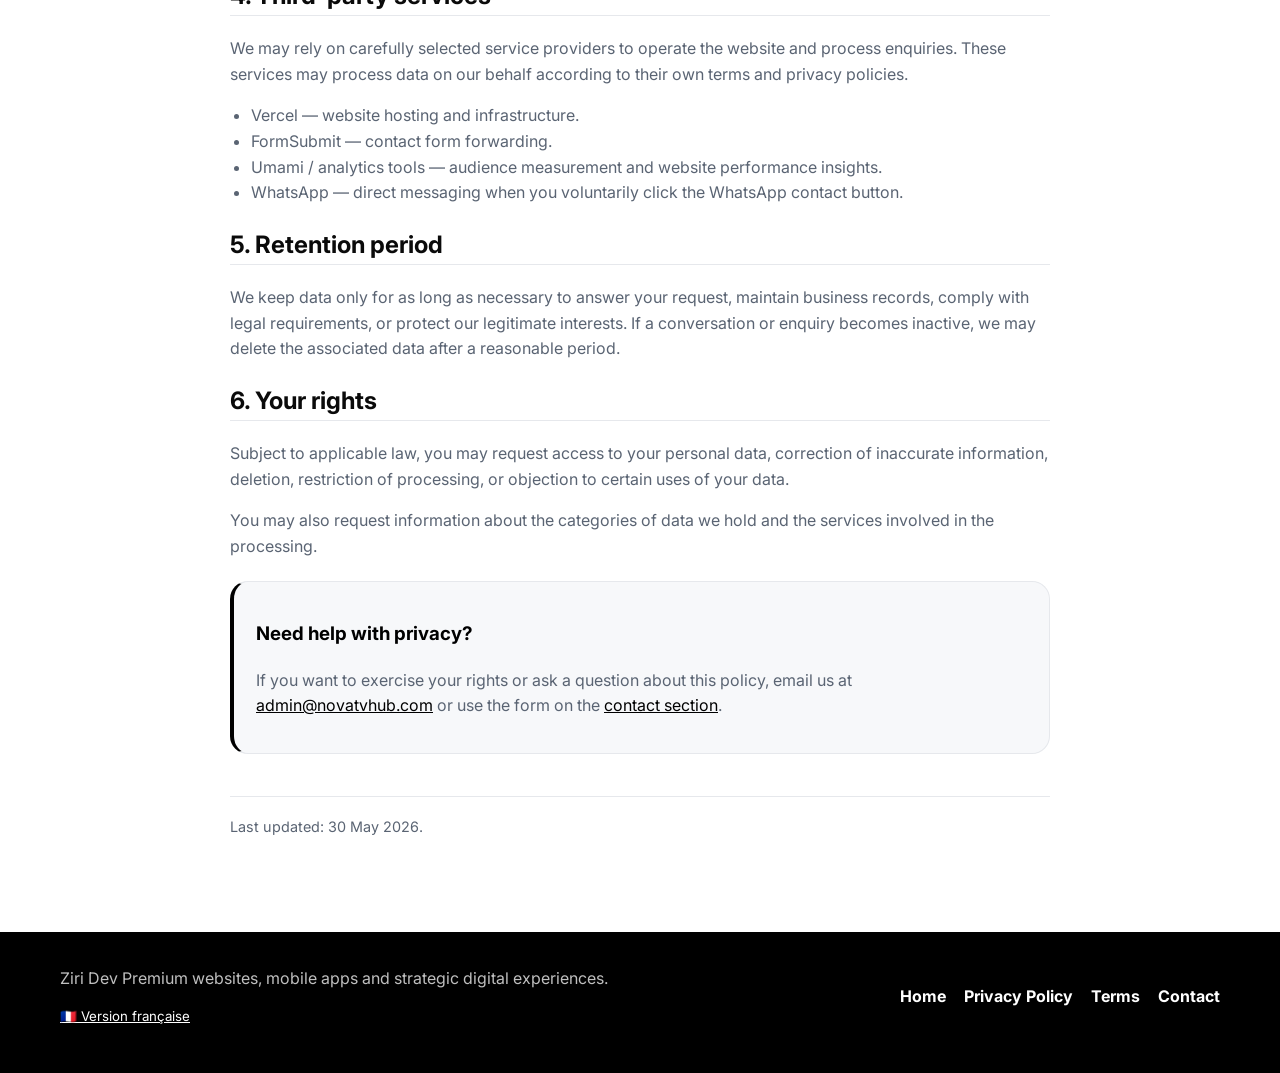
==== commit b59c652d: "Update pricing, contact anchor and typography" ====
--- a/privacy-policy.html
+++ b/privacy-policy.html
@@ -28,7 +28,7 @@
     .legal-page .legal-updated { margin-top:42px; padding-top:18px; border-top:1px solid #e6e8ec; font-size:.9rem; }
   </style>
 </head>
-<body class="legal-page">
+<spanody class="legal-page label-text">
 <header class="site-header">
   <div class="container site-nav">
     <a class="brand" href="/" aria-label="Ziri Dev home">
@@ -42,7 +42,7 @@
       <a href="/#services">Services</a>
       <a href="/#results">Results</a>
       <a href="/#pricing">Pricing</a>
-      <a href="/#contact">Contact</a>
+      <a href="/#contact-anchor">Contact</a>
     </nav>
   </div>
 </header>
@@ -70,7 +70,7 @@
   </div>
 
   <h2 id="controller">1. Data controller</h2>
-  <p><strong>Ziri Dev</strong> is the publisher of this website and is responsible for processing the personal data described on this page.</p>
+  <p><span class="label-text">Ziri Dev</span> is the publisher of this website and is responsible for processing the personal data described on this page.</p>
   <p>For any privacy request, you can contact us at <a href="mailto:admin@novatvhub.com">admin@novatvhub.com</a>.</p>
 
   <h2 id="data">2. Data we may collect</h2>
@@ -82,7 +82,7 @@
   </ul>
 
   <div class="legal-highlight">
-    <strong>Important:</strong> We do not intentionally collect sensitive personal data unless you choose to include it in a message sent to us.
+    <span class="label-text">Important:</span> We do not intentionally collect sensitive personal data unless you choose to include it in a message sent to us.
   </div>
 
   <h2 id="purposes">3. Why we use the data</h2>
@@ -98,10 +98,10 @@
   <h2 id="sharing">4. Third-party services</h2>
   <p>We may rely on carefully selected service providers to operate the website and process enquiries. These services may process data on our behalf according to their own terms and privacy policies.</p>
   <ul>
-    <li><strong>Vercel</strong> — website hosting and infrastructure.</li>
-    <li><strong>FormSubmit</strong> — contact form forwarding.</li>
-    <li><strong>Umami / analytics tools</strong> — audience measurement and website performance insights.</li>
-    <li><strong>WhatsApp</strong> — direct messaging when you voluntarily click the WhatsApp contact button.</li>
+    <li><span class="label-text">Vercel</span> — website hosting and infrastructure.</li>
+    <li><span class="label-text">FormSubmit</span> — contact form forwarding.</li>
+    <li><span class="label-text">Umami / analytics tools</span> — audience measurement and website performance insights.</li>
+    <li><span class="label-text">WhatsApp</span> — direct messaging when you voluntarily click the WhatsApp contact button.</li>
   </ul>
 
   <h2 id="retention">5. Retention period</h2>
@@ -113,7 +113,7 @@
 
   <div class="legal-contact-card" id="contact">
     <h3>Need help with privacy?</h3>
-    <p>If you want to exercise your rights or ask a question about this policy, email us at <a href="mailto:admin@novatvhub.com">admin@novatvhub.com</a> or use the form on the <a href="/#contact">contact section</a>.</p>
+    <p>If you want to exercise your rights or ask a question about this policy, email us at <a href="mailto:admin@novatvhub.com">admin@novatvhub.com</a> or use the form on the <a href="/#contact-anchor">contact section</a>.</p>
   </div>
 
   <p class="legal-updated">Last updated: 30 May 2026.</p>
@@ -122,7 +122,7 @@
 <footer class="site-footer">
   <div class="container footer-grid">
     <div>
-      <strong>Ziri Dev</strong><br />
+      <span class="label-text">Ziri Dev</span><spanr / class="label-text">
       Premium websites, mobile apps and strategic digital experiences.
       <div style="margin-top:14px;display:flex;gap:12px;flex-wrap:wrap;">
         <a href="https://ziridev-fr.vercel.app/privacy-policy" style="color:#ffffff;font-size:.83rem;text-decoration:underline;">🇫🇷 Version française</a>
@@ -132,7 +132,7 @@
       <a href="/">Home</a>
       <a href="/privacy-policy">Privacy Policy</a>
       <a href="/terms">Terms</a>
-      <a href="/#contact">Contact</a>
+      <a href="/#contact-anchor">Contact</a>
     </div>
   </div>
 </footer>
--- a/assets/css/style.css
+++ b/assets/css/style.css
@@ -1352,3 +1352,72 @@
 .legal-page .site-footer a {
   color: #ffffff !important;
 }
+
+
+/* CONTACT FORM SCROLL TARGET */
+#contact-anchor,
+#contactForm {
+  scroll-margin-top: 120px;
+}
+
+@media (max-width: 860px) {
+  .form-panel { order: 1 !important; }
+  .info-panel { order: 2 !important; }
+}
+
+
+/* === Force white background, black buttons, right-aligned hamburger, no bold text tags === */
+.label-text { font-weight: inherit !important; }
+.mini-card .label-text {
+  display: block;
+  font-size: 1.55rem;
+  margin-bottom: 6px;
+  color: var(--text);
+}
+.stat .label-text {
+  display: block;
+  color: #000000 !important;
+  font-size: clamp(1.7rem, 3vw, 2.4rem);
+  line-height: 1;
+  margin-bottom: 8px;
+}
+.check-item .label-text {
+  display: block;
+  margin-bottom: 3px;
+  color: var(--text);
+}
+.info-list .item .label-text {
+  color: var(--text);
+  display: block;
+  margin-bottom: 4px;
+}
+.quote .label-text { color: #000000 !important; }
+.chat-header .label-text {
+  display: block;
+  font-size: 0.97rem;
+}
+.legal-page .legal-warning .label-text,
+.legal-page .legal-highlight .label-text {
+  font-weight: inherit !important;
+}
+@media (max-width: 860px) {
+  .site-nav {
+    display: flex;
+    align-items: center;
+    justify-content: space-between;
+  }
+  .nav-actions {
+    margin-left: auto;
+    display: flex;
+    align-items: center;
+    justify-content: flex-end;
+  }
+  .menu-toggle {
+    margin-left: auto;
+    order: 3;
+  }
+}
+#contact-anchor,
+#contactForm {
+  scroll-margin-top: 110px;
+}
